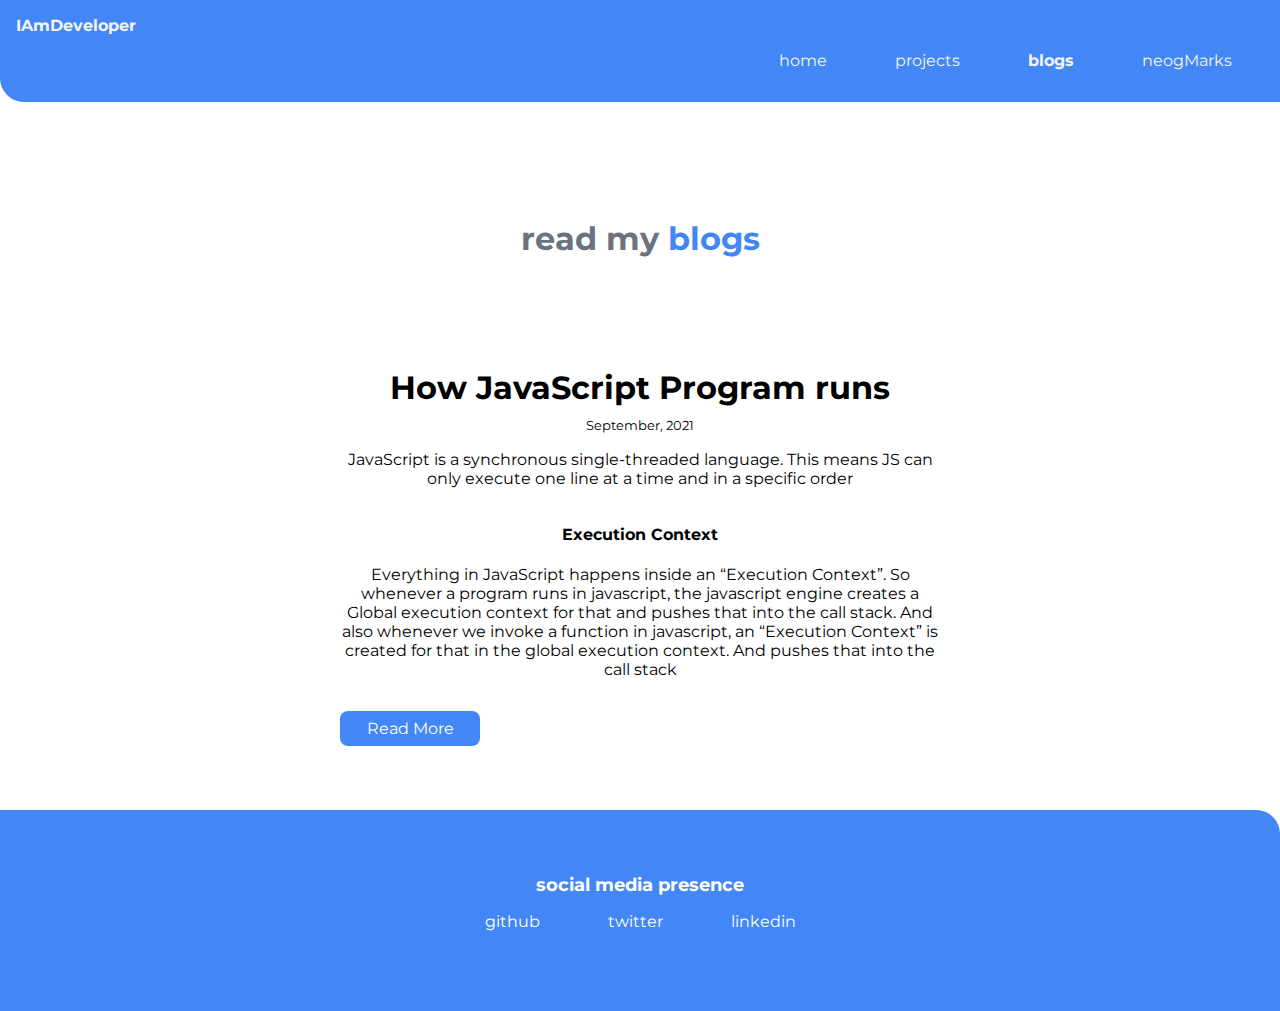
==== blogs.html @ 32775644 "feat: Blog page added" ====
<!DOCTYPE html>
<html lang="en">
<head>
    <meta charset="UTF-8">
    <meta name="viewport" content="width=device-width, initial-scale=1.0">
    <link href="styles.css" rel="stylesheet" />
    <title>blogs | adarshbalik</title>
</head>
<body>
    <nav class="navigation container">
        <div class="nav-brand">IAmDeveloper</div>
        <ul class="list-non-bullet nav-pills">
            <li class="list-item-inline">
                <a class="link" href="/">home</a>
            </li>
            <li class="list-item-inline">
                <a class="link " href="/projects.html">projects</a>
            </li>
            <li class="list-item-inline">
                <a class="link link-active" href="/blogs.html">blogs</a>
            </li>
            <li class="list-item-inline">
                <a class="link" href="/marks.html">neogMarks</a>
            </li>
        </ul>
    </nav>

    <header class="hero">
        <h1 class="hero-heading">read my <span class="heading-inverted">blogs</span></h1>
    </header>

    <ul class="list-non-bullet">

        <li>
            <article class="showcase-list container container-center ">
                <h1>How JavaScript Program runs</h1>
            <small>September, 2021</small>
            <p>JavaScript is a synchronous single-threaded language. This means JS can only execute one line at a time and in a specific order</p>
            <h4>Execution Context</h4>
            <p>Everything in JavaScript happens inside an “Execution Context”. So whenever a program runs in javascript, the javascript engine creates a Global execution context for that and pushes that into the call stack. And also whenever we invoke a function in javascript, an “Execution Context” is created for that in the global execution context. And pushes that into the call stack
</p>

            <a class="link link-primary" href="/dummy-blog.html">Read More</a>
            </article>
            
        </li>

        

    </ul>

    <footer class="footer">
        <div class="footer-header">social media presence</div>
        <ul class="social-links list-non-bullet">
            <li class="list-item-inline">
                <a class="link" href="https://github.com/Jitendra-Dewat">
                    github
                </a>
            </li>
            <li class="list-item-inline">
                <a class="link" href="https://twitter.com/jitendra06dewat/">
                    twitter
                </a>
            </li>
            <li class="list-item-inline">
                <a class="link" href="https://www.linkedin.com/in/jitendradewat/">
                    linkedin
                </a>
            </li>
            
        </ul>
    </footer>
    
</body>
</html>
---- styles.css ----
@import url('https://fonts.googleapis.com/css2?family=Montserrat:wght@400;700&display=swap');

:root {
    --primary-color:#4287f5;
    --off-white:#F3F4F6 ;
    --dark-gray: #6B7280;
}

body {
    font-family: 'Montserrat', sans-serif;
    margin: 0px;
}

/* container */
.container {
    padding: 0rem 1rem;
}

.container-center {
    max-width: 600px;
    margin: auto;
}

/* navigation */
.navigation {
    background-color: var(--primary-color);
    color:#F3F4F6;
    padding:1rem;
    border-bottom-left-radius: 1.5rem;
}

.navigation .nav-brand {
    font-weight: bold;
}

.navigation .nav-pills {
    text-align: right;
    
}

.navigation .link {
    color:#F3F4F6;
}

.navigation .link-active {
    font-weight: bold;
}

/* lists */
.list-non-bullet {
    list-style: none;
    padding-inline-start: 0px;
    
}

.list-item-inline{
    display: inline;
    padding: 0rem 1em;


}

/* header */

.hero {
    padding: 2rem;
    padding-top: 5rem;
}

.hero .hero-img {
    max-width: 80%;
    width: 350px;
    display: block;
    margin: auto;
}

.hero .hero-heading {
    text-align: center;
    padding-top: 1rem;
    color: var(--dark-gray);
}

.hero .hero-heading .heading-inverted {
    color: var(--primary-color);
}

/* sections */

.section {
    padding: 2rem
}

.section h1 {
    text-align: center;
}

.ow {
    background-color: var(--off-white);
}


/* links */

.link {
    text-decoration: none;
    box-sizing: border-box;
    padding: 0.5rem 1rem;
}

.link-primary {
    background-color: var(--primary-color);
    border-radius: 0.5rem;
    color: white;
    display: block;
    max-width: 140px;
    margin: 1rem 1rem 1rem 0rem ;
}

.link-secondary {
    background-color: white;
    border-radius: 0.5rem;
    border: 1px solid var(--primary-color);
    display: block;
    max-width: 140px;
    margin: 1rem 1rem 1rem 0rem;
}

/* footer */
.footer {
    background-color: var(--primary-color);
    padding: 4rem 1rem;
    text-align: center;
    color: white;
    border-top-right-radius: 1.5rem;
}

.footer .link {
    color: white;
}

.footer .footer-header {
    font-weight: bold;
    font-size: large;
}

.footer ul {
    padding-inline-start: 0px;
}

/** projects **/
.showcase-list {
    /* padding: 2rem; */
    padding: 1rem;
    border-radius: 1rem;
    text-align: center;
    margin: 2rem auto;
  }
  .showcase-list h1 {
    margin: 0.5rem;
  }
  
  .showcase-list p {
    padding-bottom: 1rem;
  }
  
  /** blogs **/
  
  .showcase-blog {
    padding-bottom: 6rem;
  }
  
  @media (max-width: 900px) {
    body {
      max-width: 95%;
      width: 100%;
    }
  
    .list-item-inline {
      display: inline;
      padding: 0rem;
    }
  
    .container-center {
      width: auto;
    }
  
    .link-primary {
      display: block;
    }
  }
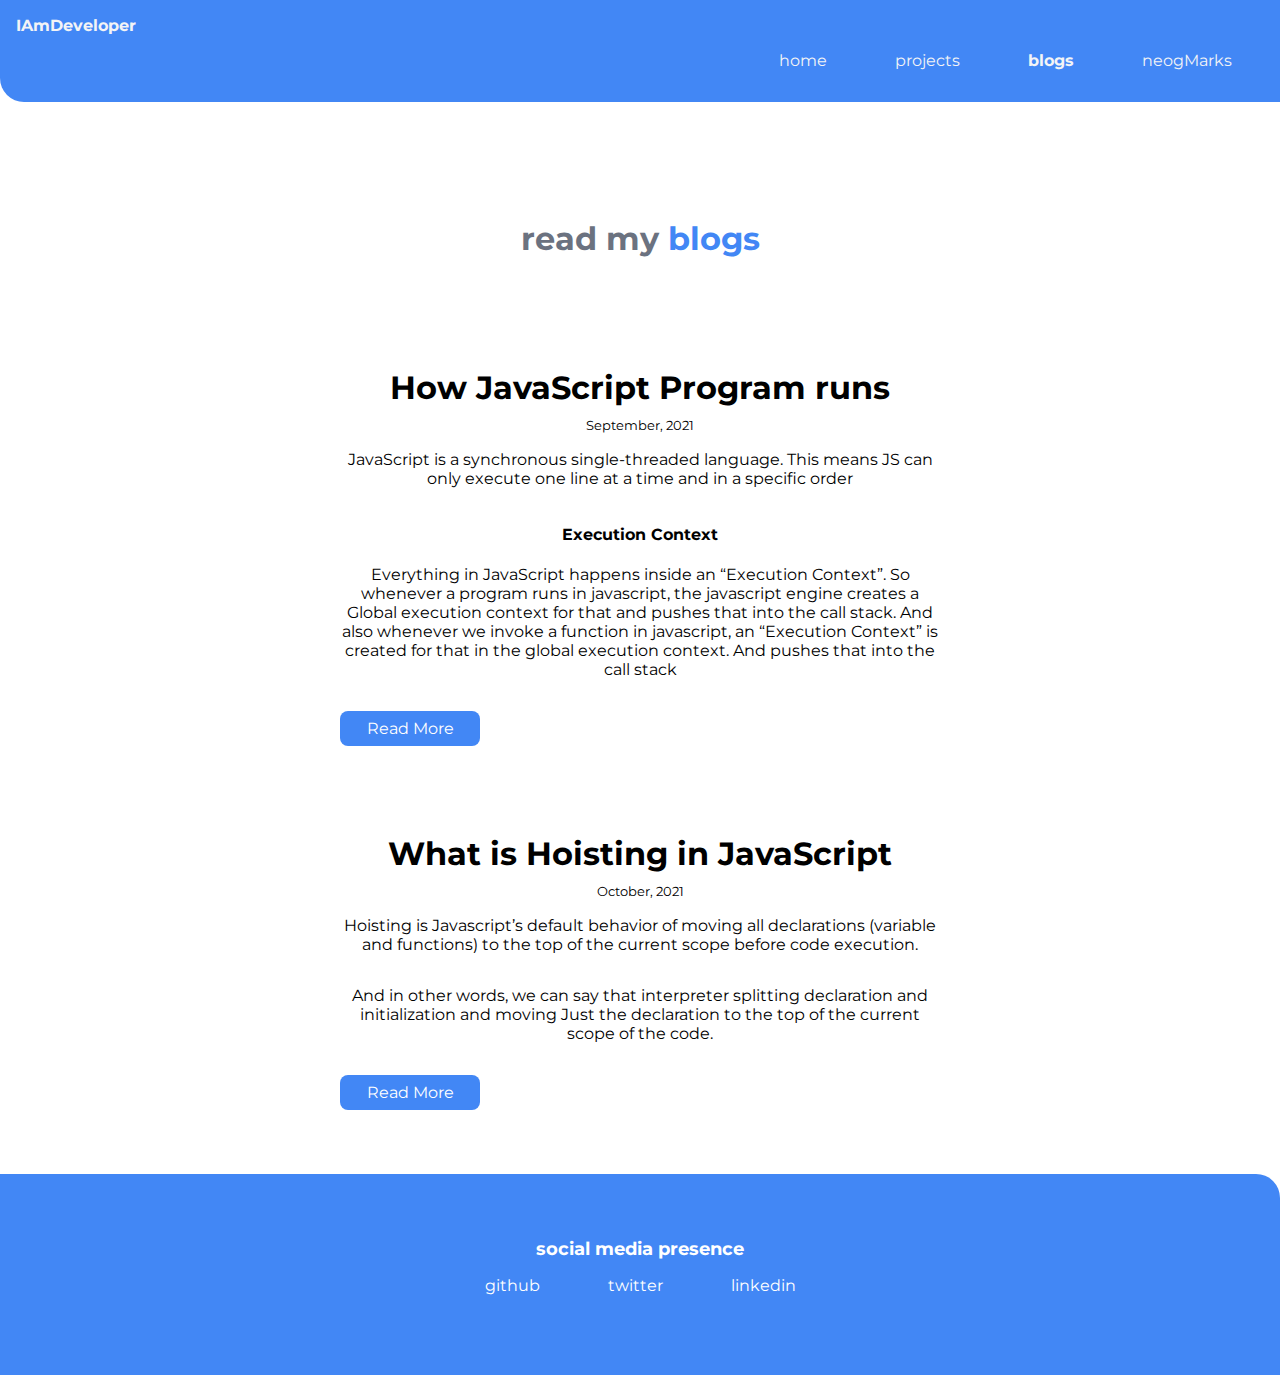
==== commit 1fa5d5cf: "Update blogs.html" ====
--- a/blogs.html
+++ b/blogs.html
@@ -40,7 +40,20 @@
             <p>Everything in JavaScript happens inside an “Execution Context”. So whenever a program runs in javascript, the javascript engine creates a Global execution context for that and pushes that into the call stack. And also whenever we invoke a function in javascript, an “Execution Context” is created for that in the global execution context. And pushes that into the call stack
 </p>
 
-            <a class="link link-primary" href="/dummy-blog.html">Read More</a>
+            <a target="blank" class="link link-primary" href="https://medium.com/@algorithmgeekx/how-javascript-program-runs-6ac3910a1fea">Read More</a>
+            </article>
+            
+        </li>
+
+        <li>
+            <article class="showcase-list container container-center ">
+                <h1>What is Hoisting in JavaScript</h1>
+            <small>October, 2021</small>
+            <p>Hoisting is Javascript’s default behavior of moving all declarations (variable and functions) to the top of the current scope before code execution.</p>
+            
+            <p>And in other words, we can say that interpreter splitting declaration and initialization and moving Just the declaration to the top of the current scope of the code.</p>
+
+            <a target="blank" class="link link-primary" href="https://medium.com/@algorithmgeekx/what-is-hoisting-in-javascript-3562664fc0f8">Read More</a>
             </article>
             
         </li>
--- a/styles.css
+++ b/styles.css
@@ -65,13 +65,15 @@
 .hero {
     padding: 2rem;
     padding-top: 5rem;
+    
 }
 
 .hero .hero-img {
-    max-width: 80%;
+    max-width: 30%;
     width: 350px;
     display: block;
     margin: auto;
+    border-radius: 50%;
 }
 
 .hero .hero-heading {
